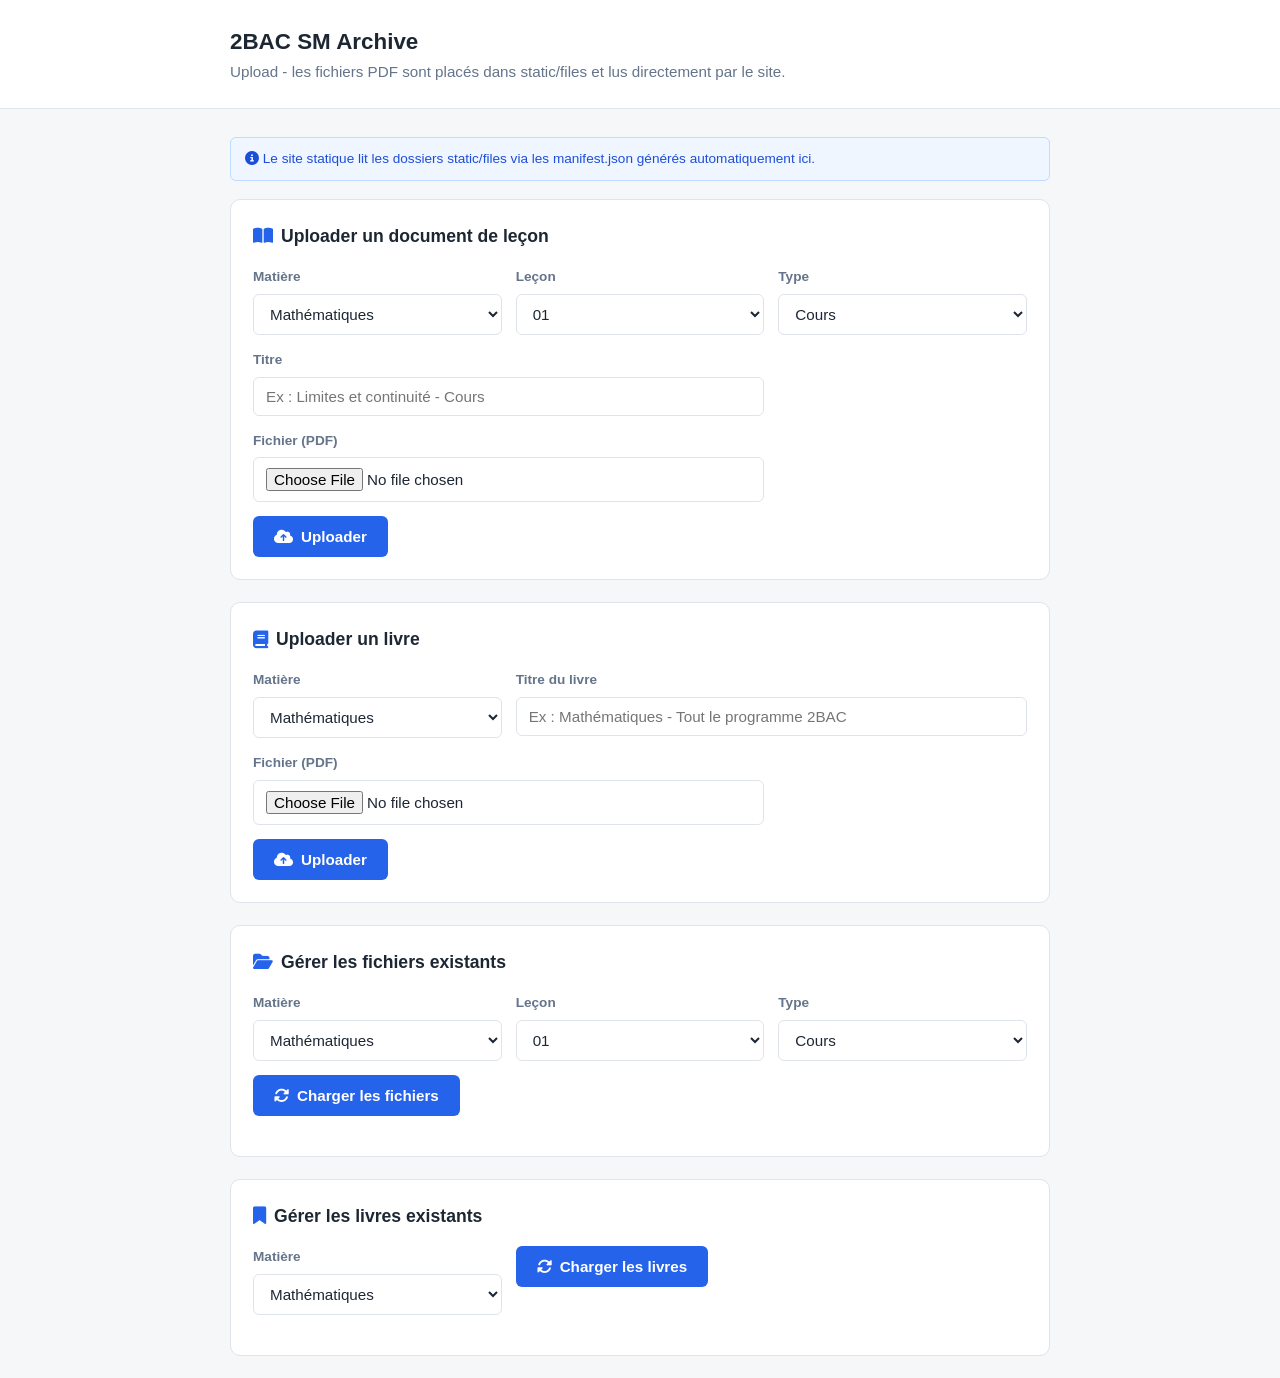
==== web_dashboard/index.html @ a41c8d0b "Upload files" ====
<!DOCTYPE html>
<html lang="fr">
<head>
  <meta charset="UTF-8">
  <meta name="viewport" content="width=device-width, initial-scale=1.0">
  <title>2BAC SM Archive - Upload</title>
  <link rel="stylesheet" href="https://cdnjs.cloudflare.com/ajax/libs/font-awesome/6.5.2/css/all.min.css">
  <style>
    :root {
      --bg: #f6f7f9;
      --card: #ffffff;
      --text: #1d2733;
      --muted: #64748b;
      --border: #dfe3ea;
      --primary: #2563eb;
      --primary-hover: #1d4ed8;
      --on-primary: #ffffff;
    }
    * { margin: 0; padding: 0; box-sizing: border-box; }
    body {
      font-family: 'Segoe UI', Tahoma, Geneva, Verdana, sans-serif;
      background: var(--bg);
      color: var(--text);
      line-height: 1.6;
    }
    .wrap { max-width: 860px; margin: 0 auto; padding: 0 20px; }

    .dash-head {
      background: var(--card);
      border-bottom: 1px solid var(--border);
      padding: 24px 0;
      margin-bottom: 28px;
    }
    .dash-head h1 { font-size: 1.4rem; }
    .dash-head p { color: var(--muted); font-size: 0.95rem; }

    .panel {
      background: var(--card);
      border: 1px solid var(--border);
      border-radius: 10px;
      padding: 22px;
      margin-bottom: 22px;
    }
    .panel h2 {
      font-size: 1.1rem;
      margin-bottom: 16px;
      display: flex;
      align-items: center;
      gap: 8px;
    }
    .panel h2 i { color: var(--primary); }

    .grid {
      display: grid;
      grid-template-columns: repeat(auto-fit, minmax(200px, 1fr));
      gap: 14px;
    }
    .field {
      display: flex;
      flex-direction: column;
      gap: 6px;
      font-size: 0.85rem;
      font-weight: 600;
      color: var(--muted);
    }
    input[type="text"], input[type="file"], select {
      padding: 10px 12px;
      border: 1px solid var(--border);
      border-radius: 6px;
      font-size: 0.95rem;
      background: #fff;
      color: var(--text);
      outline: none;
      width: 100%;
    }
    input:focus, select:focus { border-color: var(--primary); }
    .span-2 { grid-column: span 2; }

    .btn {
      display: inline-flex;
      align-items: center;
      justify-content: center;
      gap: 8px;
      padding: 11px 20px;
      border-radius: 6px;
      font-weight: 600;
      font-size: 0.95rem;
      border: 1px solid transparent;
      cursor: pointer;
    }
    .btn-primary { background: var(--primary); color: var(--on-primary); }
    .btn-primary:hover { background: var(--primary-hover); }
    .btn-primary:disabled { opacity: 0.5; cursor: not-allowed; }

    .toast {
      position: fixed;
      bottom: 24px;
      left: 50%;
      transform: translateX(-50%) translateY(100px);
      background: var(--text);
      color: #fff;
      padding: 12px 22px;
      border-radius: 6px;
      z-index: 200;
      transition: transform 0.25s, opacity 0.25s;
      opacity: 0;
      font-size: 0.92rem;
      max-width: 90%;
      text-align: center;
    }
    .toast.show { transform: translateX(-50%) translateY(0); opacity: 1; }

    .hint {
      background: #eff6ff;
      border: 1px solid #bfdbfe;
      color: #1d4ed8;
      border-radius: 6px;
      padding: 10px 14px;
      font-size: 0.85rem;
      margin-bottom: 18px;
    }
    @media (max-width: 640px) {
      .span-2 { grid-column: span 1; }
      .grid { grid-template-columns: 1fr; }
    }
  </style>
</head>
<body>
  <header class="dash-head">
    <div class="wrap">
      <h1>2BAC SM Archive</h1>
      <p>Upload - les fichiers PDF sont placés dans static/files et lus directement par le site.</p>
    </div>
  </header>

  <main class="wrap">
    <div class="hint">
      <i class="fas fa-info-circle"></i>
      Le site statique lit les dossiers static/files via les manifest.json générés automatiquement ici.
    </div>

    <section class="panel">
      <h2><i class="fas fa-book-open"></i> Uploader un document de leçon</h2>
      <form id="lessonForm">
        <div class="grid">
          <div class="field">
            <label for="ls_subject">Matière</label>
            <select id="ls_subject" name="subject">
              <option value="math">Mathématiques</option>
              <option value="pc">Physique &amp; Chimie</option>
            </select>
          </div>
          <div class="field">
            <label for="ls_lesson">Leçon</label>
            <select id="ls_lesson" name="lesson"></select>
          </div>
          <div class="field">
            <label for="ls_type">Type</label>
            <select id="ls_type" name="type">
              <option value="c">Cours</option>
              <option value="s">Série d'exercices</option>
            </select>
          </div>
          <div class="field span-2">
            <label for="ls_title">Titre</label>
            <input type="text" id="ls_title" name="title" placeholder="Ex : Limites et continuité - Cours" required>
          </div>
          <div class="field span-2">
            <label for="ls_file">Fichier (PDF)</label>
            <input type="file" id="ls_file" name="file" accept="application/pdf" required>
          </div>
          <div class="span-2">
            <button class="btn btn-primary" type="submit" id="ls_btn">
              <i class="fas fa-cloud-upload-alt"></i> Uploader
            </button>
          </div>
        </div>
      </form>
    </section>

    <section class="panel">
      <h2><i class="fas fa-book"></i> Uploader un livre</h2>
      <form id="bookForm">
        <div class="grid">
          <div class="field">
            <label for="bk_subject">Matière</label>
            <select id="bk_subject" name="subject">
              <option value="math">Mathématiques</option>
              <option value="pc">Physique &amp; Chimie</option>
            </select>
          </div>
          <div class="field span-2">
            <label for="bk_title">Titre du livre</label>
            <input type="text" id="bk_title" name="title" placeholder="Ex : Mathématiques - Tout le programme 2BAC" required>
          </div>
          <div class="field span-2">
            <label for="bk_file">Fichier (PDF)</label>
            <input type="file" id="bk_file" name="file" accept="application/pdf" required>
          </div>
          <div class="span-2">
            <button class="btn btn-primary" type="submit" id="bk_btn">
              <i class="fas fa-cloud-upload-alt"></i> Uploader
            </button>
          </div>
        </div>
      </form>
    </section>

    <section class="panel">
      <h2><i class="fas fa-folder-open"></i> Gérer les fichiers existants</h2>
      <div class="grid">
        <div class="field">
          <label for="mg_subject">Matière</label>
          <select id="mg_subject">
            <option value="math">Mathématiques</option>
            <option value="pc">Physique &amp; Chimie</option>
          </select>
        </div>
        <div class="field">
          <label for="mg_lesson">Leçon</label>
          <select id="mg_lesson"></select>
        </div>
        <div class="field">
          <label for="mg_type">Type</label>
          <select id="mg_type">
            <option value="c">Cours</option>
            <option value="s">Série d'exercices</option>
          </select>
        </div>
        <div class="span-2">
          <button class="btn btn-primary" type="button" id="mg_load">
            <i class="fas fa-sync-alt"></i> Charger les fichiers
          </button>
        </div>
      </div>
      <div id="mg_list" style="margin-top:18px;"></div>
    </section>

    <section class="panel">
      <h2><i class="fas fa-bookmark"></i> Gérer les livres existants</h2>
      <div class="grid">
        <div class="field">
          <label for="bk_mg_subject">Matière</label>
          <select id="bk_mg_subject">
            <option value="math">Mathématiques</option>
            <option value="pc">Physique &amp; Chimie</option>
          </select>
        </div>
        <div class="span-2">
          <button class="btn btn-primary" type="button" id="bk_mg_load">
            <i class="fas fa-sync-alt"></i> Charger les livres
          </button>
        </div>
      </div>
      <div id="bk_mg_list" style="margin-top:18px;"></div>
    </section>
  </main>

  <!-- Rename modal -->
  <div id="renameModal" style="display:none;position:fixed;inset:0;background:rgba(0,0,0,.45);z-index:300;align-items:center;justify-content:center;">
    <div style="background:var(--card);border-radius:10px;padding:24px;max-width:440px;width:90%;margin:auto;margin-top:20vh;">
      <h3 style="margin-bottom:14px;font-size:1.05rem;"><i class="fas fa-edit"></i> Modifier le titre</h3>
      <input type="text" id="renameInput" placeholder="Nouveau titre" style="padding:10px 12px;border:1px solid var(--border);border-radius:6px;font-size:.95rem;width:100%;margin-bottom:14px;">
      <div style="display:flex;gap:10px;justify-content:flex-end;">
        <button class="btn" id="renameCancel" style="background:var(--bg);border:1px solid var(--border);">Annuler</button>
        <button class="btn btn-primary" id="renameSave"><i class="fas fa-check"></i> Enregistrer</button>
      </div>
    </div>
  </div>

  <div class="toast" id="toast"></div>

  <style>
    .file-table { width:100%; border-collapse:collapse; font-size:.9rem; }
    .file-table th, .file-table td { text-align:left; padding:10px 12px; border-bottom:1px solid var(--border); }
    .file-table th { color:var(--muted); font-weight:600; font-size:.8rem; text-transform:uppercase; letter-spacing:.5px; }
    .file-table tr:hover td { background:#f1f5f9; }
    .file-actions { display:flex; gap:6px; }
    .file-actions button { padding:6px 10px; border:1px solid var(--border); border-radius:5px; cursor:pointer; font-size:.82rem; background:#fff; display:inline-flex; align-items:center; gap:4px; }
    .file-actions .edit-btn { color:var(--primary); }
    .file-actions .edit-btn:hover { background:#eff6ff; }
    .file-actions .del-btn { color:#dc2626; }
    .file-actions .del-btn:hover { background:#fef2f2; }
    .no-files { color:var(--muted); font-size:.9rem; padding:16px 0; }
  </style>

  <script>
    var SUBJECTS = { math: 13, pc: 32 };
    var toastTimeout;

    /* --- Fill lesson dropdowns --- */
    function fillLessons() {
      var sel = document.getElementById('ls_lesson');
      var count = SUBJECTS[document.getElementById('ls_subject').value];
      sel.innerHTML = '';
      for (var i = 1; i <= count; i++) {
        var opt = document.createElement('option');
        opt.value = i;
        opt.textContent = ('0' + i).slice(-2);
        sel.appendChild(opt);
      }
    }

    function fillMgLessons() {
      var sel = document.getElementById('mg_lesson');
      var count = SUBJECTS[document.getElementById('mg_subject').value];
      sel.innerHTML = '';
      for (var i = 1; i <= count; i++) {
        var opt = document.createElement('option');
        opt.value = i;
        opt.textContent = ('0' + i).slice(-2);
        sel.appendChild(opt);
      }
    }

    /* --- Upload form binding --- */
    function bindForm(formId, btnId, inputs, endpoint) {
      document.getElementById(formId).addEventListener('submit', function (e) {
        e.preventDefault();
        var fd = new FormData(this);
        var btn = document.getElementById(btnId);
        btn.disabled = true;
        fetch(endpoint, { method: 'POST', body: fd })
          .then(function (r) {
            return r.json().then(function (j) {
              if (!r.ok || !j.ok) throw new Error(j.detail || 'upload failed');
              return j;
            });
          })
          .then(function () {
            showToast('Upload réussi.');
            inputs.forEach(function (id) {
              var el = document.getElementById(id);
              if (el.type === 'file') el.value = '';
              else el.value = '';
            });
            // Auto-refresh file lists
            loadFiles();
            loadBooks();
          })
          .catch(function (err) { showToast(err.message || "Échec de l'upload."); })
          .finally(function () { btn.disabled = false; });
      });
    }

    /* --- File management --- */
    function loadFiles() {
      var subject = document.getElementById('mg_subject').value;
      var lesson = document.getElementById('mg_lesson').value;
      var type = document.getElementById('mg_type').value;
      var container = document.getElementById('mg_list');
      container.innerHTML = '<p class="no-files"><i class="fas fa-spinner fa-spin"></i> Chargement...</p>';

      fetch('api/files?subject=' + subject + '&lesson=' + lesson + '&type=' + type)
        .then(function (r) { return r.json(); })
        .then(function (data) {
          if (!data.ok || !data.documents || data.documents.length === 0) {
            container.innerHTML = '<p class="no-files">Aucun fichier pour cette leçon.</p>';
            return;
          }
          var html = '<table class="file-table"><thead><tr><th>Titre</th><th>Fichier</th><th>Taille</th><th>Actions</th></tr></thead><tbody>';
          data.documents.forEach(function (doc) {
            var size = doc.size ? (doc.size < 1024 ? doc.size + ' o' : (doc.size / 1024).toFixed(1) + ' Ko') : '';
            html += '<tr>' +
              '<td>' + esc(doc.title) + '</td>' +
              '<td style="font-size:.82rem;color:var(--muted);">' + esc(doc.filename) + '</td>' +
              '<td>' + size + '</td>' +
              '<td class="file-actions">' +
              '  <button class="edit-btn" onclick="renameFile(\'' + esc(doc.filename) + '\', \'' + esc(doc.title).replace(/'/g, "\\'") + '\')"><i class="fas fa-pen"></i> Modifier</button>' +
              '  <button class="del-btn" onclick="deleteFile(\'' + esc(doc.filename) + '\')"><i class="fas fa-trash"></i> Supprimer</button>' +
              '</td></tr>';
          });
          html += '</tbody></table>';
          container.innerHTML = html;
        })
        .catch(function () {
          container.innerHTML = '<p class="no-files">Erreur lors du chargement.</p>';
        });
    }

    function deleteFile(filename) {
      if (!confirm('Supprimer ce fichier ? Cette action est irréversible.')) return;
      var fd = new FormData();
      fd.append('subject', document.getElementById('mg_subject').value);
      fd.append('lesson', document.getElementById('mg_lesson').value);
      fd.append('type', document.getElementById('mg_type').value);
      fd.append('filename', filename);
      fetch('api/delete', { method: 'POST', body: fd })
        .then(function (r) { return r.json(); })
        .then(function (j) {
          if (j.ok) { showToast('Fichier supprimé.'); loadFiles(); }
          else { showToast(j.detail || 'Erreur'); }
        })
        .catch(function () { showToast('Erreur réseau.'); });
    }

    /* --- Book management --- */
    function loadBooks() {
      var subject = document.getElementById('bk_mg_subject').value;
      var container = document.getElementById('bk_mg_list');
      container.innerHTML = '<p class="no-files"><i class="fas fa-spinner fa-spin"></i> Chargement...</p>';

      fetch('api/books?subject=' + encodeURIComponent(subject))
        .then(function (r) { return r.json(); })
        .then(function (data) {
          if (!data.ok || !data.books || data.books.length === 0) {
            container.innerHTML = '<p class="no-files">Aucun livre pour cette matière.</p>';
            return;
          }
          var html = '<table class="file-table"><thead><tr><th>Titre</th><th>Fichier</th><th>Taille</th><th>Actions</th></tr></thead><tbody>';
          data.books.forEach(function (doc) {
            var size = doc.size ? (doc.size < 1024 ? doc.size + ' o' : (doc.size / 1024).toFixed(1) + ' Ko') : '';
            html += '<tr>' +
              '<td>' + esc(doc.title) + '</td>' +
              '<td style="font-size:.82rem;color:var(--muted);">' + esc(doc.filename) + '</td>' +
              '<td>' + size + '</td>' +
              '<td class="file-actions">' +
              '  <button class="edit-btn" onclick="renameBook(\'' + esc(doc.filename) + '\', \'' + esc(doc.title).replace(/'/g, "\\'") + '\')"><i class="fas fa-pen"></i> Modifier</button>' +
              '  <button class="del-btn" onclick="deleteBook(\'' + esc(doc.filename) + '\')"><i class="fas fa-trash"></i> Supprimer</button>' +
              '</td></tr>';
          });
          html += '</tbody></table>';
          container.innerHTML = html;
        })
        .catch(function () {
          container.innerHTML = '<p class="no-files">Erreur lors du chargement.</p>';
        });
    }

    function deleteBook(filename) {
      if (!confirm('Supprimer ce livre ? Cette action est irréversible.')) return;
      var fd = new FormData();
      fd.append('subject', document.getElementById('bk_mg_subject').value);
      fd.append('filename', filename);
      fetch('api/books/delete', { method: 'POST', body: fd })
        .then(function (r) { return r.json(); })
        .then(function (j) {
          if (j.ok) { showToast('Livre supprimé.'); loadBooks(); }
          else { showToast(j.detail || 'Erreur'); }
        })
        .catch(function () { showToast('Erreur réseau.'); });
    }

    var renameTarget = '';
    var renameKind = 'lesson';
    function renameFile(filename, currentTitle) {
      renameTarget = filename;
      renameKind = 'lesson';
      document.getElementById('renameInput').value = currentTitle;
      document.getElementById('renameModal').style.display = 'flex';
    }

    function renameBook(filename, currentTitle) {
      renameTarget = filename;
      renameKind = 'book';
      document.getElementById('renameInput').value = currentTitle;
      document.getElementById('renameModal').style.display = 'flex';
    }

    document.getElementById('renameCancel').addEventListener('click', function () {
      document.getElementById('renameModal').style.display = 'none';
    });

    document.getElementById('renameSave').addEventListener('click', function () {
      var newTitle = document.getElementById('renameInput').value.trim();
      if (!newTitle) { showToast('Le titre ne peut pas être vide.'); return; }
      var fd = new FormData();
      var isBook = renameKind === 'book';
      fd.append('subject', isBook ? document.getElementById('bk_mg_subject').value : document.getElementById('mg_subject').value);
      if (!isBook) {
        fd.append('lesson', document.getElementById('mg_lesson').value);
        fd.append('type', document.getElementById('mg_type').value);
      }
      fd.append('filename', renameTarget);
      fd.append('title', newTitle);
      fetch(isBook ? 'api/books/rename' : 'api/rename', { method: 'POST', body: fd })
        .then(function (r) { return r.json(); })
        .then(function (j) {
          if (j.ok) {
            showToast('Titre modifié.');
            document.getElementById('renameModal').style.display = 'none';
            if (isBook) loadBooks(); else loadFiles();
          }
          else { showToast(j.detail || 'Erreur'); }
        })
        .catch(function () { showToast('Erreur réseau.'); });
    });

    /* --- Toast --- */
    function showToast(msg) {
      var t = document.getElementById('toast');
      t.textContent = msg;
      t.classList.add('show');
      clearTimeout(toastTimeout);
      toastTimeout = setTimeout(function () { t.classList.remove('show'); }, 2200);
    }

    function esc(str) {
      return String(str).replace(/&/g,'&amp;').replace(/</g,'&lt;').replace(/>/g,'&gt;').replace(/"/g,'&quot;');
    }

    /* --- Init --- */
    document.getElementById('ls_subject').addEventListener('change', fillLessons);
    document.getElementById('mg_subject').addEventListener('change', fillMgLessons);
    document.getElementById('mg_load').addEventListener('click', loadFiles);
    document.getElementById('bk_mg_load').addEventListener('click', loadBooks);
    document.addEventListener('DOMContentLoaded', function () { fillLessons(); fillMgLessons(); });
    fillLessons();
    fillMgLessons();

    bindForm('lessonForm', 'ls_btn', ['ls_title', 'ls_file'], 'api/upload');
    bindForm('bookForm', 'bk_btn', ['bk_title', 'bk_file'], 'api/upload-book');
  </script>
</body>
</html>
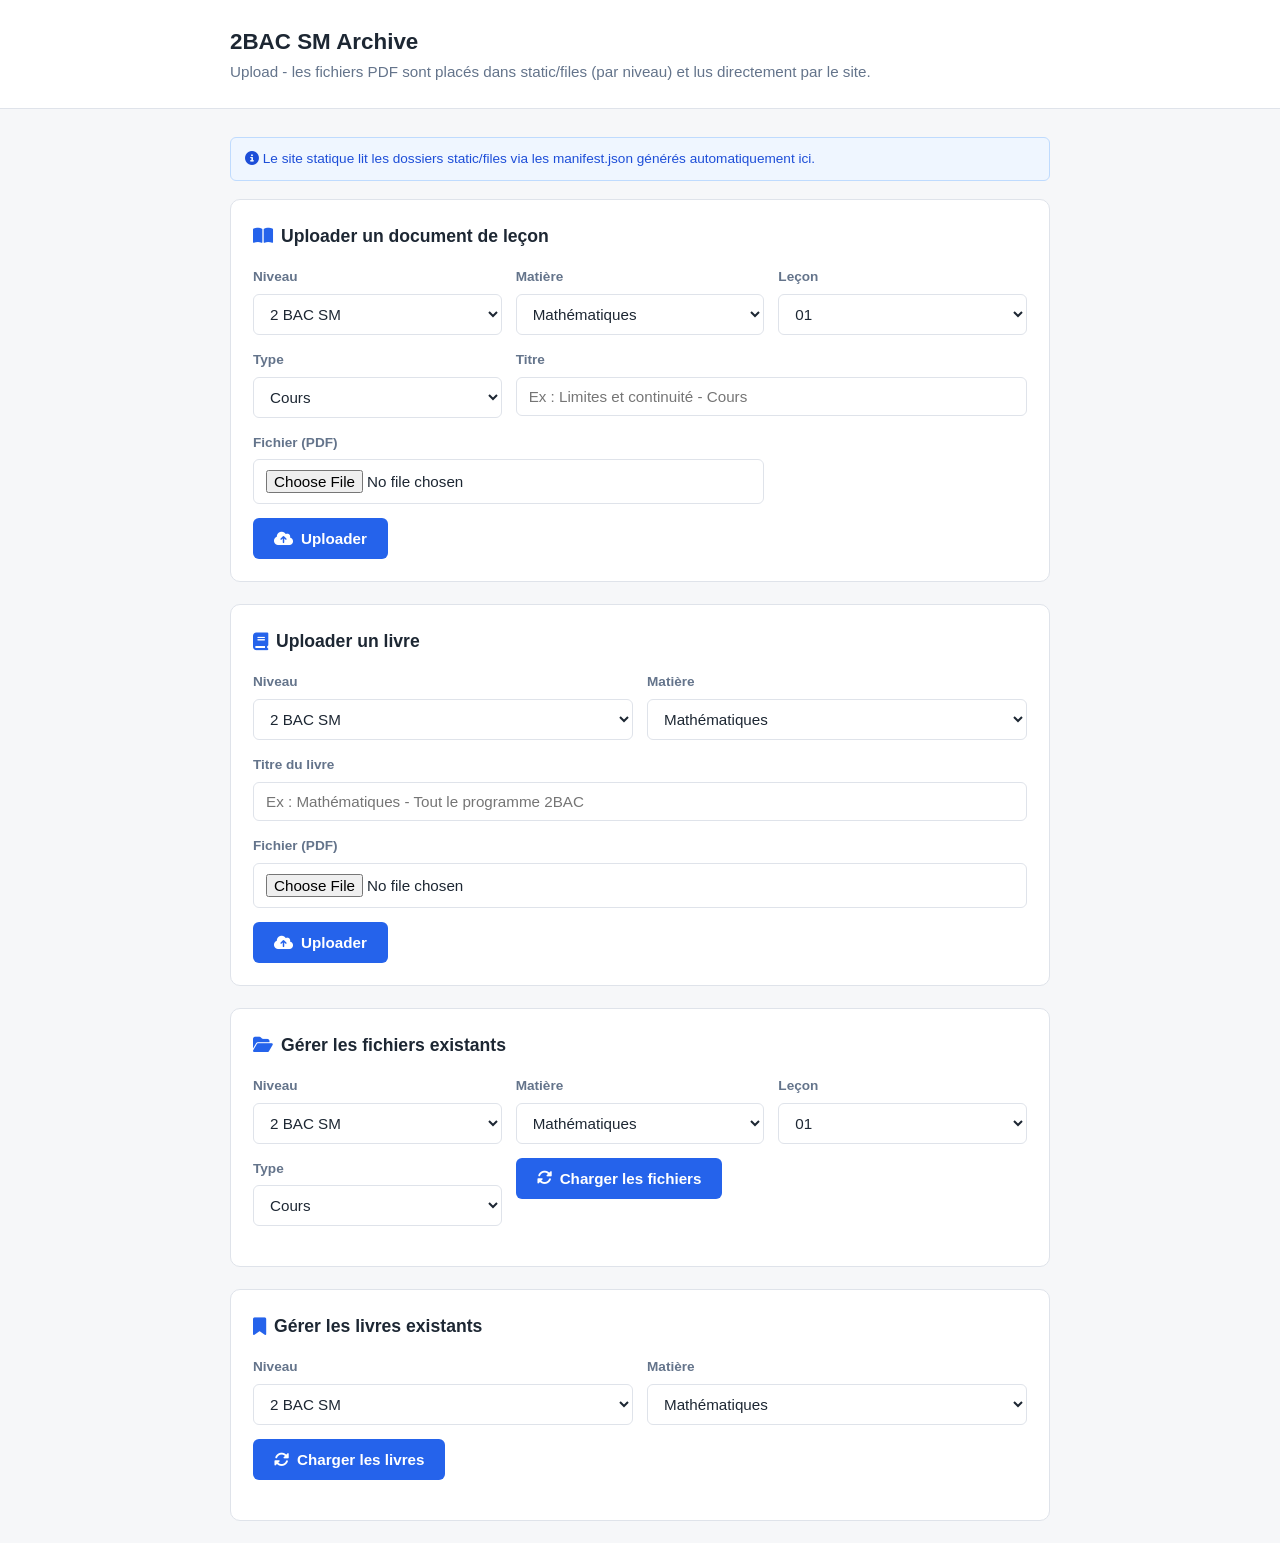
==== commit ec333fa6: "Upload" ====
--- a/web_dashboard/index.html
+++ b/web_dashboard/index.html
@@ -129,7 +129,7 @@
   <header class="dash-head">
     <div class="wrap">
       <h1>2BAC SM Archive</h1>
-      <p>Upload - les fichiers PDF sont placés dans static/files et lus directement par le site.</p>
+      <p>Upload - les fichiers PDF sont placés dans static/files (par niveau) et lus directement par le site.</p>
     </div>
   </header>
 
@@ -143,6 +143,14 @@
       <h2><i class="fas fa-book-open"></i> Uploader un document de leçon</h2>
       <form id="lessonForm">
         <div class="grid">
+          <div class="field">
+            <label for="ls_level">Niveau</label>
+            <select id="ls_level" name="level">
+              <option value="2bac">2 BAC SM</option>
+              <option value="1bac">1 BAC SM</option>
+              <option value="tc">Tronc Commun</option>
+            </select>
+          </div>
           <div class="field">
             <label for="ls_subject">Matière</label>
             <select id="ls_subject" name="subject">
@@ -183,10 +191,19 @@
       <form id="bookForm">
         <div class="grid">
           <div class="field">
+            <label for="bk_level">Niveau</label>
+            <select id="bk_level" name="level">
+              <option value="2bac">2 BAC SM</option>
+              <option value="1bac">1 BAC SM</option>
+              <option value="tc">Tronc Commun</option>
+            </select>
+          </div>
+          <div class="field">
             <label for="bk_subject">Matière</label>
             <select id="bk_subject" name="subject">
               <option value="math">Mathématiques</option>
               <option value="pc">Physique &amp; Chimie</option>
+              <option value="autres">Autres</option>
             </select>
           </div>
           <div class="field span-2">
@@ -209,6 +226,14 @@
     <section class="panel">
       <h2><i class="fas fa-folder-open"></i> Gérer les fichiers existants</h2>
       <div class="grid">
+        <div class="field">
+          <label for="mg_level">Niveau</label>
+          <select id="mg_level">
+            <option value="2bac">2 BAC SM</option>
+            <option value="1bac">1 BAC SM</option>
+            <option value="tc">Tronc Commun</option>
+          </select>
+        </div>
         <div class="field">
           <label for="mg_subject">Matière</label>
           <select id="mg_subject">
@@ -240,10 +265,19 @@
       <h2><i class="fas fa-bookmark"></i> Gérer les livres existants</h2>
       <div class="grid">
         <div class="field">
+          <label for="bk_mg_level">Niveau</label>
+          <select id="bk_mg_level">
+            <option value="2bac">2 BAC SM</option>
+            <option value="1bac">1 BAC SM</option>
+            <option value="tc">Tronc Commun</option>
+          </select>
+        </div>
+        <div class="field">
           <label for="bk_mg_subject">Matière</label>
           <select id="bk_mg_subject">
             <option value="math">Mathématiques</option>
             <option value="pc">Physique &amp; Chimie</option>
+            <option value="autres">Autres</option>
           </select>
         </div>
         <div class="span-2">
@@ -285,13 +319,17 @@
   </style>
 
   <script>
-    var SUBJECTS = { math: 13, pc: 32 };
+    var LEVELS = {
+      '2bac': { label: '2 BAC SM', math: 13, pc: 32 },
+      '1bac': { label: '1 BAC SM', math: 17, pc: 29 },
+      'tc': { label: 'Tronc Commun', math: 15, pc: 23 }
+    };
     var toastTimeout;
 
     /* --- Fill lesson dropdowns --- */
     function fillLessons() {
       var sel = document.getElementById('ls_lesson');
-      var count = SUBJECTS[document.getElementById('ls_subject').value];
+      var count = LEVELS[document.getElementById('ls_level').value][document.getElementById('ls_subject').value];
       sel.innerHTML = '';
       for (var i = 1; i <= count; i++) {
         var opt = document.createElement('option');
@@ -303,7 +341,7 @@
 
     function fillMgLessons() {
       var sel = document.getElementById('mg_lesson');
-      var count = SUBJECTS[document.getElementById('mg_subject').value];
+      var count = LEVELS[document.getElementById('mg_level').value][document.getElementById('mg_subject').value];
       sel.innerHTML = '';
       for (var i = 1; i <= count; i++) {
         var opt = document.createElement('option');
@@ -345,13 +383,14 @@
 
     /* --- File management --- */
     function loadFiles() {
+      var level = document.getElementById('mg_level').value;
       var subject = document.getElementById('mg_subject').value;
       var lesson = document.getElementById('mg_lesson').value;
       var type = document.getElementById('mg_type').value;
       var container = document.getElementById('mg_list');
       container.innerHTML = '<p class="no-files"><i class="fas fa-spinner fa-spin"></i> Chargement...</p>';
 
-      fetch('api/files?subject=' + subject + '&lesson=' + lesson + '&type=' + type)
+      fetch('api/files?level=' + encodeURIComponent(level) + '&subject=' + subject + '&lesson=' + lesson + '&type=' + type)
         .then(function (r) { return r.json(); })
         .then(function (data) {
           if (!data.ok || !data.documents || data.documents.length === 0) {
@@ -381,6 +420,7 @@
     function deleteFile(filename) {
       if (!confirm('Supprimer ce fichier ? Cette action est irréversible.')) return;
       var fd = new FormData();
+      fd.append('level', document.getElementById('mg_level').value);
       fd.append('subject', document.getElementById('mg_subject').value);
       fd.append('lesson', document.getElementById('mg_lesson').value);
       fd.append('type', document.getElementById('mg_type').value);
@@ -396,11 +436,12 @@
 
     /* --- Book management --- */
     function loadBooks() {
+      var level = document.getElementById('bk_mg_level').value;
       var subject = document.getElementById('bk_mg_subject').value;
       var container = document.getElementById('bk_mg_list');
       container.innerHTML = '<p class="no-files"><i class="fas fa-spinner fa-spin"></i> Chargement...</p>';
 
-      fetch('api/books?subject=' + encodeURIComponent(subject))
+      fetch('api/books?level=' + encodeURIComponent(level) + '&subject=' + encodeURIComponent(subject))
         .then(function (r) { return r.json(); })
         .then(function (data) {
           if (!data.ok || !data.books || data.books.length === 0) {
@@ -430,6 +471,7 @@
     function deleteBook(filename) {
       if (!confirm('Supprimer ce livre ? Cette action est irréversible.')) return;
       var fd = new FormData();
+      fd.append('level', document.getElementById('bk_mg_level').value);
       fd.append('subject', document.getElementById('bk_mg_subject').value);
       fd.append('filename', filename);
       fetch('api/books/delete', { method: 'POST', body: fd })
@@ -467,7 +509,10 @@
       var fd = new FormData();
       var isBook = renameKind === 'book';
       fd.append('subject', isBook ? document.getElementById('bk_mg_subject').value : document.getElementById('mg_subject').value);
-      if (!isBook) {
+      if (isBook) {
+        fd.append('level', document.getElementById('bk_mg_level').value);
+      } else {
+        fd.append('level', document.getElementById('mg_level').value);
         fd.append('lesson', document.getElementById('mg_lesson').value);
         fd.append('type', document.getElementById('mg_type').value);
       }
@@ -500,7 +545,9 @@
     }
 
     /* --- Init --- */
+    document.getElementById('ls_level').addEventListener('change', fillLessons);
     document.getElementById('ls_subject').addEventListener('change', fillLessons);
+    document.getElementById('mg_level').addEventListener('change', fillMgLessons);
     document.getElementById('mg_subject').addEventListener('change', fillMgLessons);
     document.getElementById('mg_load').addEventListener('click', loadFiles);
     document.getElementById('bk_mg_load').addEventListener('click', loadBooks);
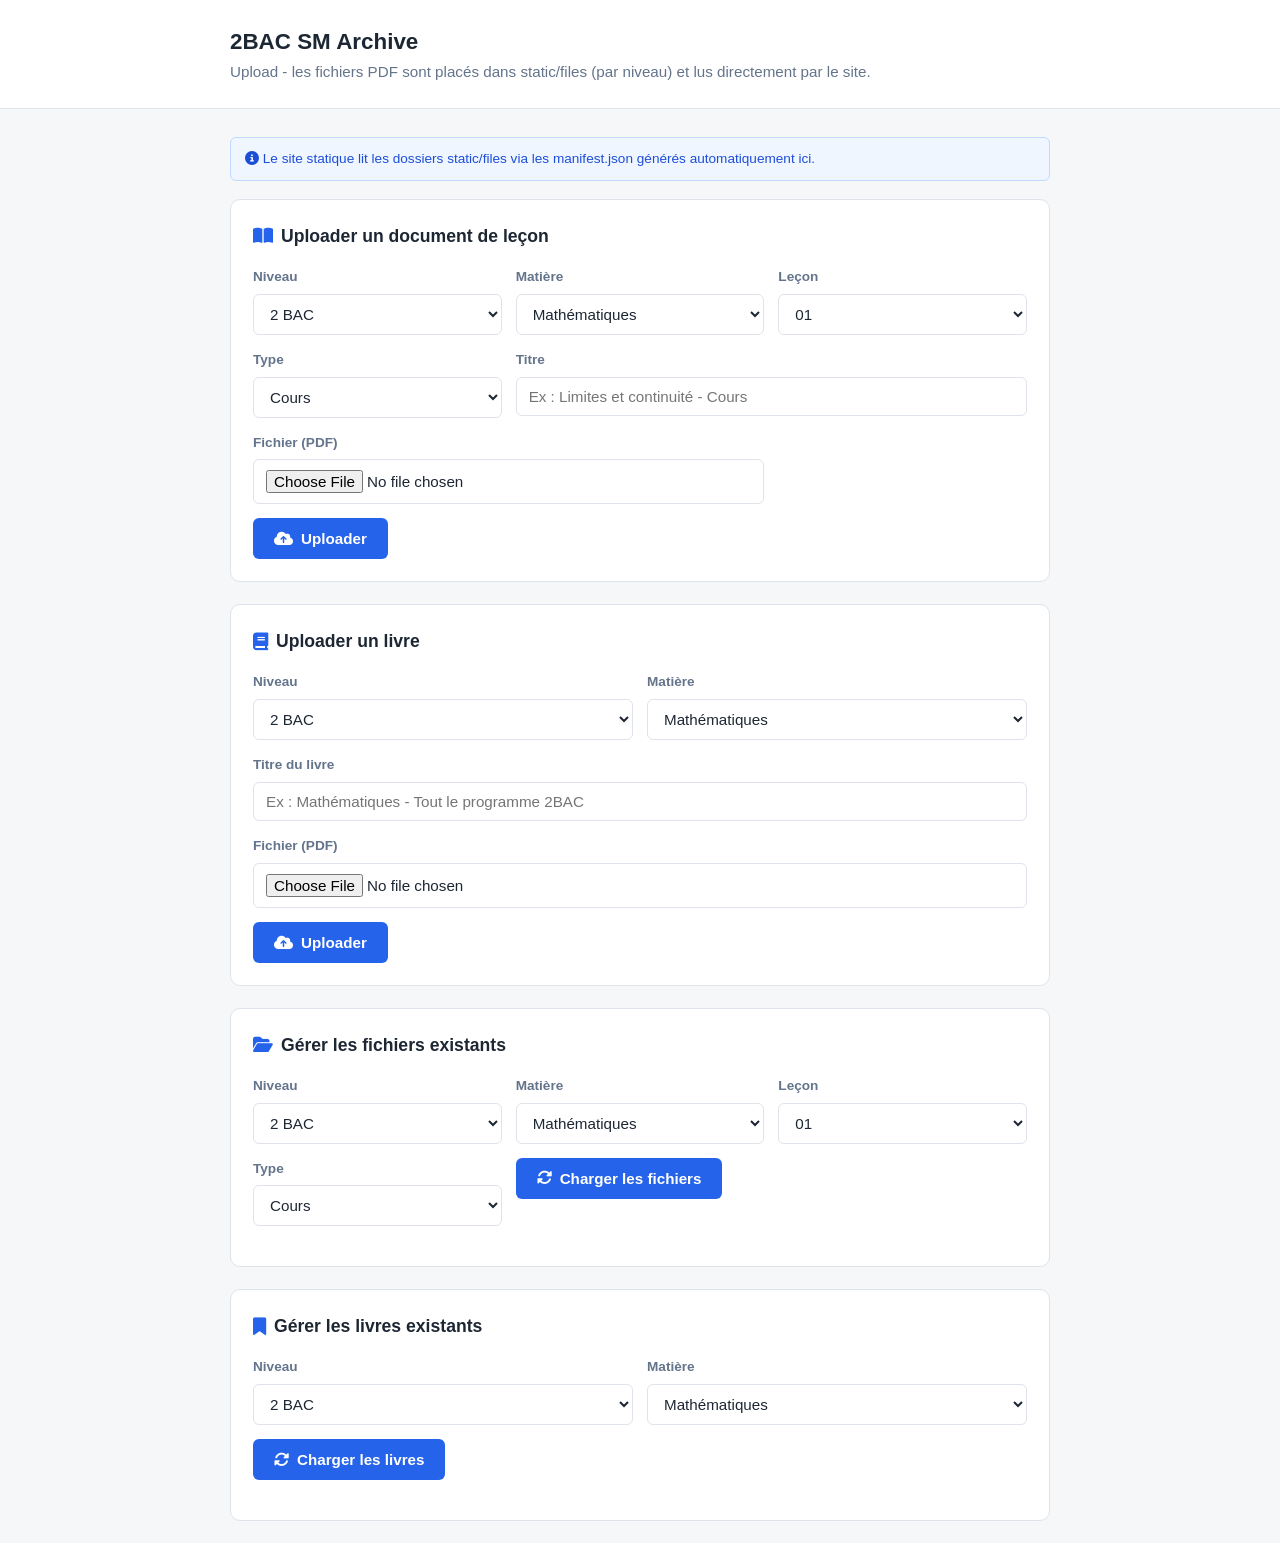
==== commit 846aa15d: "upload" ====
--- a/web_dashboard/index.html
+++ b/web_dashboard/index.html
@@ -146,9 +146,9 @@
           <div class="field">
             <label for="ls_level">Niveau</label>
             <select id="ls_level" name="level">
-              <option value="2bac">2 BAC SM</option>
-              <option value="1bac">1 BAC SM</option>
-              <option value="tc">Tronc Commun</option>
+              <option value="2bac">2 BAC</option>
+              <option value="1bac">1 BAC</option>
+              <option value="tc">TC</option>
             </select>
           </div>
           <div class="field">
@@ -193,9 +193,9 @@
           <div class="field">
             <label for="bk_level">Niveau</label>
             <select id="bk_level" name="level">
-              <option value="2bac">2 BAC SM</option>
-              <option value="1bac">1 BAC SM</option>
-              <option value="tc">Tronc Commun</option>
+              <option value="2bac">2 BAC</option>
+              <option value="1bac">1 BAC</option>
+              <option value="tc">TC</option>
             </select>
           </div>
           <div class="field">
@@ -229,9 +229,9 @@
         <div class="field">
           <label for="mg_level">Niveau</label>
           <select id="mg_level">
-            <option value="2bac">2 BAC SM</option>
-            <option value="1bac">1 BAC SM</option>
-            <option value="tc">Tronc Commun</option>
+            <option value="2bac">2 BAC</option>
+            <option value="1bac">1 BAC</option>
+            <option value="tc">TC</option>
           </select>
         </div>
         <div class="field">
@@ -267,9 +267,9 @@
         <div class="field">
           <label for="bk_mg_level">Niveau</label>
           <select id="bk_mg_level">
-            <option value="2bac">2 BAC SM</option>
-            <option value="1bac">1 BAC SM</option>
-            <option value="tc">Tronc Commun</option>
+            <option value="2bac">2 BAC</option>
+            <option value="1bac">1 BAC</option>
+            <option value="tc">TC</option>
           </select>
         </div>
         <div class="field">
@@ -320,9 +320,9 @@
 
   <script>
     var LEVELS = {
-      '2bac': { label: '2 BAC SM', math: 13, pc: 32 },
-      '1bac': { label: '1 BAC SM', math: 17, pc: 29 },
-      'tc': { label: 'Tronc Commun', math: 15, pc: 23 }
+      '2bac': { label: '2 BAC', math: 13, pc: 32 },
+      '1bac': { label: '1 BAC', math: 17, pc: 29 },
+      'tc': { label: 'TC', math: 15, pc: 23 }
     };
     var toastTimeout;
 
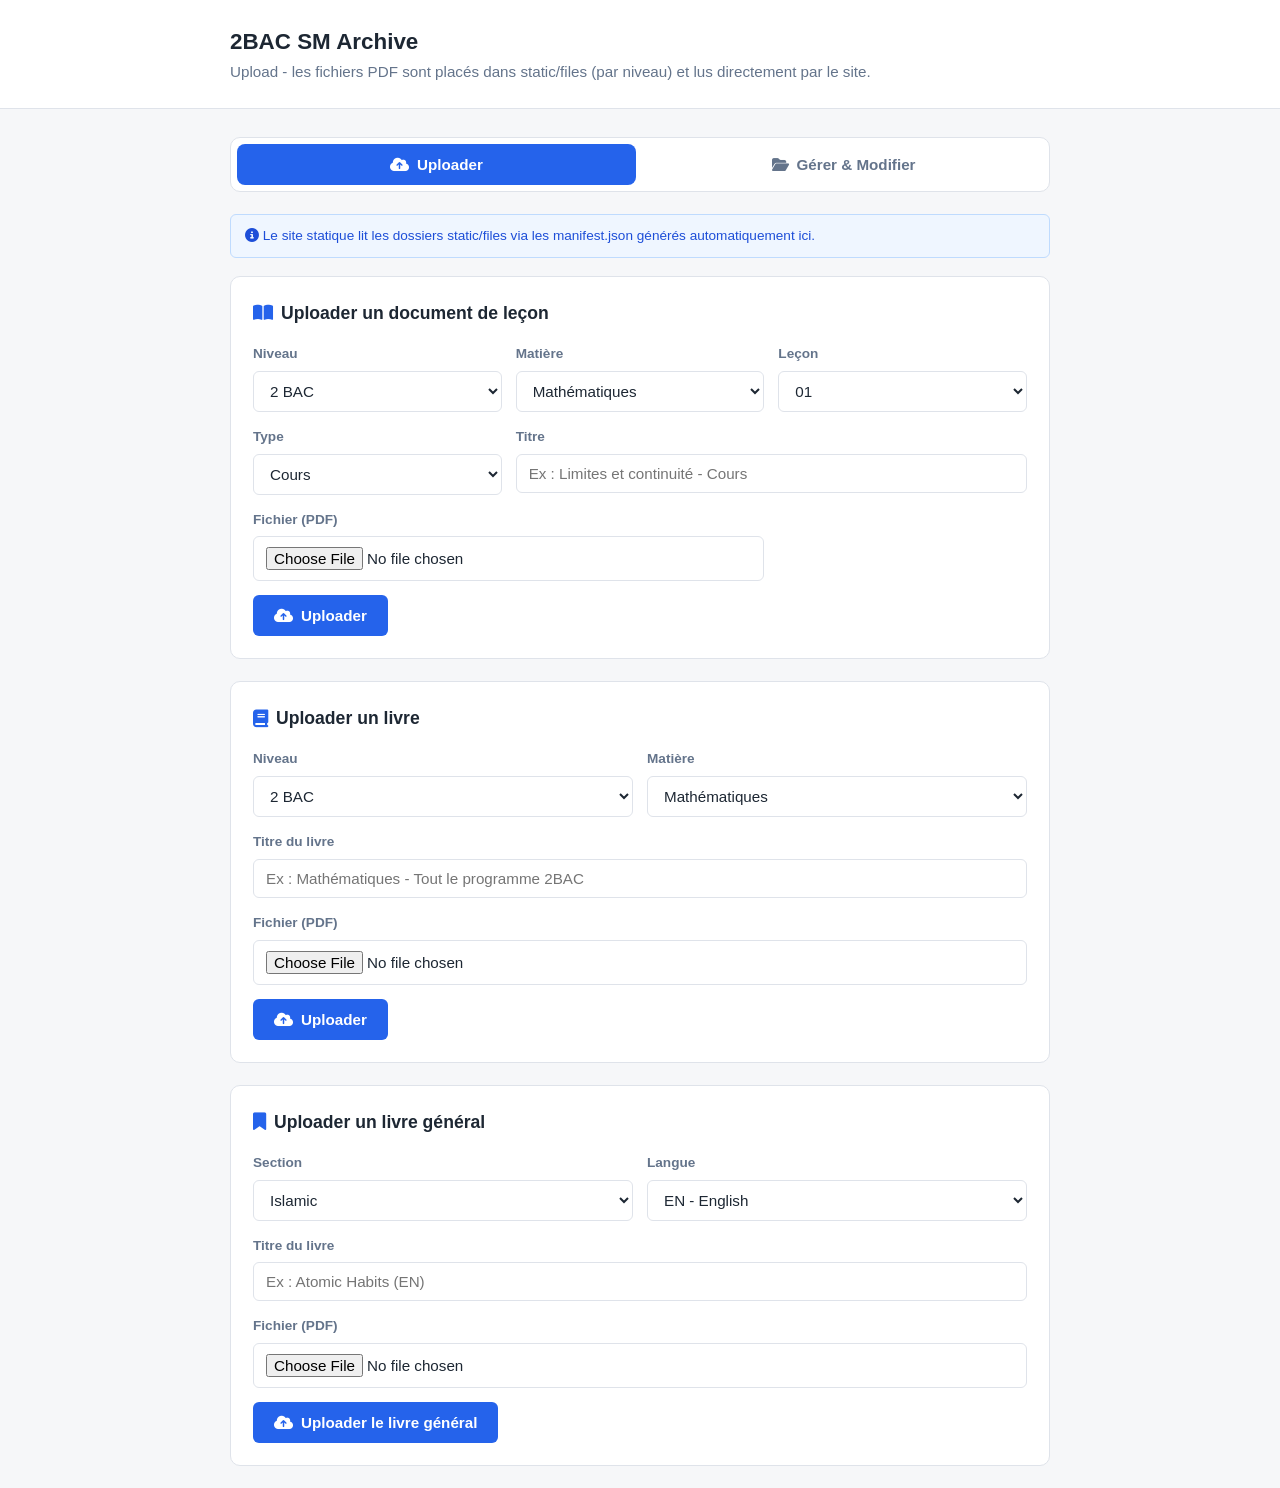
==== commit df53ce81: "new version" ====
--- a/web_dashboard/index.html
+++ b/web_dashboard/index.html
@@ -50,6 +50,36 @@
     }
     .panel h2 i { color: var(--primary); }
 
+    .tabs {
+      display: flex;
+      gap: 8px;
+      margin-bottom: 22px;
+      background: var(--card);
+      border: 1px solid var(--border);
+      border-radius: 10px;
+      padding: 6px;
+    }
+    .tab-btn {
+      flex: 1;
+      display: inline-flex;
+      align-items: center;
+      justify-content: center;
+      gap: 8px;
+      padding: 12px 16px;
+      border: 0;
+      border-radius: 8px;
+      background: transparent;
+      color: var(--muted);
+      font-weight: 600;
+      font-size: 0.95rem;
+      cursor: pointer;
+      transition: background 0.15s, color 0.15s;
+    }
+    .tab-btn:hover { color: var(--primary); }
+    .tab-btn.active { background: var(--primary); color: var(--on-primary); }
+    .tab-pane { display: none; }
+    .tab-pane.active { display: block; }
+
     .grid {
       display: grid;
       grid-template-columns: repeat(auto-fit, minmax(200px, 1fr));
@@ -122,6 +152,7 @@
     @media (max-width: 640px) {
       .span-2 { grid-column: span 1; }
       .grid { grid-template-columns: 1fr; }
+      .tabs { flex-direction: column; }
     }
   </style>
 </head>
@@ -134,6 +165,16 @@
   </header>
 
   <main class="wrap">
+    <div class="tabs">
+      <button type="button" class="tab-btn active" data-tab="upload" role="tab" aria-selected="true">
+        <i class="fas fa-cloud-upload-alt"></i> Uploader
+      </button>
+      <button type="button" class="tab-btn" data-tab="manage" role="tab" aria-selected="false">
+        <i class="fas fa-folder-open"></i> Gérer &amp; Modifier
+      </button>
+    </div>
+
+    <div class="tab-pane active" id="tab-upload">
     <div class="hint">
       <i class="fas fa-info-circle"></i>
       Le site statique lit les dossiers static/files via les manifest.json générés automatiquement ici.
@@ -224,6 +265,46 @@
     </section>
 
     <section class="panel">
+      <h2><i class="fas fa-bookmark"></i> Uploader un livre général</h2>
+      <form id="generalBookForm">
+        <input type="hidden" name="subject" value="general">
+        <div class="grid">
+          <div class="field">
+            <label for="gb_section">Section</label>
+            <select id="gb_section" name="section">
+              <option value="islamic">Islamic</option>
+              <option value="dev">Personal Development</option>
+              <option value="coding">Coding</option>
+            </select>
+          </div>
+          <div class="field" id="gb_lang_field" hidden>
+            <label for="gb_lang">Langue</label>
+            <select id="gb_lang" name="lang">
+              <option value="en">EN - English</option>
+              <option value="ar">AR - Arabic</option>
+            </select>
+          </div>
+          <div class="field span-2">
+            <label for="gb_title">Titre du livre</label>
+            <input type="text" id="gb_title" name="title" placeholder="Ex : Atomic Habits (EN)" required>
+          </div>
+          <div class="field span-2">
+            <label for="gb_file">Fichier (PDF)</label>
+            <input type="file" id="gb_file" name="file" accept="application/pdf" required>
+          </div>
+          <div class="span-2">
+            <button class="btn btn-primary" type="submit" id="gb_btn">
+              <i class="fas fa-cloud-upload-alt"></i> Uploader le livre général
+            </button>
+          </div>
+        </div>
+      </form>
+    </section>
+    </div>
+    <!-- /fin panneau Uploader -->
+
+    <div class="tab-pane" id="tab-manage">
+    <section class="panel">
       <h2><i class="fas fa-folder-open"></i> Gérer les fichiers existants</h2>
       <div class="grid">
         <div class="field">
@@ -262,39 +343,71 @@
     </section>
 
     <section class="panel">
-      <h2><i class="fas fa-bookmark"></i> Gérer les livres existants</h2>
+      <h2><i class="fas fa-book"></i> Gérer les livres scolaires (Math, PC...)</h2>
       <div class="grid">
         <div class="field">
-          <label for="bk_mg_level">Niveau</label>
-          <select id="bk_mg_level">
+          <label for="bkS_mg_level">Niveau</label>
+          <select id="bkS_mg_level">
             <option value="2bac">2 BAC</option>
             <option value="1bac">1 BAC</option>
             <option value="tc">TC</option>
           </select>
         </div>
         <div class="field">
-          <label for="bk_mg_subject">Matière</label>
-          <select id="bk_mg_subject">
+          <label for="bkS_mg_subject">Matière</label>
+          <select id="bkS_mg_subject">
             <option value="math">Mathématiques</option>
             <option value="pc">Physique &amp; Chimie</option>
             <option value="autres">Autres</option>
           </select>
         </div>
         <div class="span-2">
-          <button class="btn btn-primary" type="button" id="bk_mg_load">
+          <button class="btn btn-primary" type="button" id="bkS_mg_load">
             <i class="fas fa-sync-alt"></i> Charger les livres
           </button>
         </div>
       </div>
-      <div id="bk_mg_list" style="margin-top:18px;"></div>
+      <div id="bkS_mg_list" style="margin-top:18px;"></div>
     </section>
+
+    <section class="panel">
+      <h2><i class="fas fa-bookmark"></i> Gérer les livres généraux</h2>
+      <div class="grid">
+        <div class="field">
+          <label for="bkG_mg_section">Section</label>
+          <select id="bkG_mg_section">
+            <option value="islamic">Islamic</option>
+            <option value="dev">Personal Development</option>
+            <option value="coding">Coding</option>
+          </select>
+        </div>
+        <div class="field" id="bkG_mg_lang_field" hidden>
+          <label for="bkG_mg_lang">Langue</label>
+          <select id="bkG_mg_lang">
+            <option value="en">EN - English</option>
+            <option value="ar">AR - Arabic</option>
+          </select>
+        </div>
+        <div class="span-2">
+          <button class="btn btn-primary" type="button" id="bkG_mg_load">
+            <i class="fas fa-sync-alt"></i> Charger les livres
+          </button>
+        </div>
+      </div>
+      <div id="bkG_mg_list" style="margin-top:18px;"></div>
+    </section>
+    </div>
+    <!-- /fin panneau Gérer & Modifier -->
   </main>
 
   <!-- Rename modal -->
   <div id="renameModal" style="display:none;position:fixed;inset:0;background:rgba(0,0,0,.45);z-index:300;align-items:center;justify-content:center;">
     <div style="background:var(--card);border-radius:10px;padding:24px;max-width:440px;width:90%;margin:auto;margin-top:20vh;">
-      <h3 style="margin-bottom:14px;font-size:1.05rem;"><i class="fas fa-edit"></i> Modifier le titre</h3>
+      <h3 style="margin-bottom:14px;font-size:1.05rem;"><i class="fas fa-edit"></i> Modifier</h3>
+      <div id="renameCurrentFile" style="font-size:.82rem;color:var(--muted);margin-bottom:12px;word-break:break-all;"></div>
       <input type="text" id="renameInput" placeholder="Nouveau titre" style="padding:10px 12px;border:1px solid var(--border);border-radius:6px;font-size:.95rem;width:100%;margin-bottom:14px;">
+      <label style="display:block;font-size:.82rem;color:var(--muted);margin-bottom:6px;">Remplacer le fichier (optionnel)</label>
+      <input type="file" id="renameFileInput" accept=".pdf,application/pdf" style="margin-bottom:16px;font-size:.85rem;">
       <div style="display:flex;gap:10px;justify-content:flex-end;">
         <button class="btn" id="renameCancel" style="background:var(--bg);border:1px solid var(--border);">Annuler</button>
         <button class="btn btn-primary" id="renameSave"><i class="fas fa-check"></i> Enregistrer</button>
@@ -316,6 +429,16 @@
     .file-actions .del-btn { color:#dc2626; }
     .file-actions .del-btn:hover { background:#fef2f2; }
     .no-files { color:var(--muted); font-size:.9rem; padding:16px 0; }
+    table.file-table.bookTable tr { cursor: grab; }
+    table.file-table.bookTable tr.dragging { opacity: .4; }
+    table.file-table.bookTable tr.drag-over td { border-top: 2px solid var(--primary); }
+    .drag-cell { white-space: nowrap; }
+    .drag-handle { color: var(--muted); padding: 2px 4px; }
+    .order-arrows { display: inline-flex; flex-direction: column; vertical-align: middle; margin-left: 4px; }
+    .ord-btn { background: none; border: 0; color: var(--muted); cursor: pointer; padding: 1px 3px; font-size: .78rem; line-height: 1.1; }
+    .ord-btn:disabled { opacity: .3; cursor: default; }
+    .ord-btn:hover:not(:disabled) { color: var(--primary); }
+    .file-actions .edit-btn, .file-actions .del-btn { cursor: pointer; }
   </style>
 
   <script>
@@ -323,6 +446,11 @@
       '2bac': { label: '2 BAC', math: 13, pc: 32 },
       '1bac': { label: '1 BAC', math: 17, pc: 29 },
       'tc': { label: 'TC', math: 15, pc: 23 }
+    };
+    var GENERAL_SECTIONS = {
+      'islamic': { name: 'Islamic' },
+      'dev': { name: 'Personal Development', langs: ['en', 'ar'] },
+      'coding': { name: 'Coding', langs: ['en', 'ar'] }
     };
     var toastTimeout;
 
@@ -349,6 +477,20 @@
         opt.textContent = ('0' + i).slice(-2);
         sel.appendChild(opt);
       }
+    }
+
+    /* --- Panel "livres généraux" : langue visible selon la section --- */
+    function fillGeneralCats() {
+      var info = GENERAL_SECTIONS[document.getElementById('gb_section').value];
+      var langField = document.getElementById('gb_lang_field');
+      langField.hidden = !(info && info.langs);
+    }
+
+    /* --- Panel "Gérer les livres généraux" : langue visible selon la section --- */
+    function fillGeneralManageCats() {
+      var info = GENERAL_SECTIONS[document.getElementById('bkG_mg_section').value];
+      var langField = document.getElementById('bkG_mg_lang_field');
+      langField.hidden = !(info && info.langs);
     }
 
     /* --- Upload form binding --- */
@@ -435,49 +577,163 @@
     }
 
     /* --- Book management --- */
-    function loadBooks() {
-      var level = document.getElementById('bk_mg_level').value;
-      var subject = document.getElementById('bk_mg_subject').value;
-      var container = document.getElementById('bk_mg_list');
+    // Deux contextes indépendants : 'school' (livres scolaires) et 'general' (livres généraux)
+    var bookStore = { school: [], general: [] };
+    var renameBookCtx = 'school';
+
+    function bookContainer(kind) {
+      return document.getElementById(kind === 'school' ? 'bkS_mg_list' : 'bkG_mg_list');
+    }
+
+    function bookParamsForCtx(kind, append) {
+      if (kind === 'school') {
+        append('level', document.getElementById('bkS_mg_level').value);
+        append('subject', document.getElementById('bkS_mg_subject').value);
+      } else {
+        var info = GENERAL_SECTIONS[document.getElementById('bkG_mg_section').value];
+        append('subject', 'general');
+        append('section', document.getElementById('bkG_mg_section').value);
+        if (info && info.langs) append('lang', document.getElementById('bkG_mg_lang').value);
+      }
+    }
+
+    function renderBookList(kind) {
+      var container = bookContainer(kind);
+      var data = bookStore[kind];
+      if (!data || data.length === 0) {
+        container.innerHTML = '<p class="no-files">Aucun livre pour cette sélection.</p>';
+        return;
+      }
+      var html = '<table class="file-table bookTable"><thead><tr><th style="width:96px;">Ordre</th><th>Titre</th><th>Actions</th></tr></thead><tbody>';
+      data.forEach(function (doc, i) {
+        var fn = doc.filename;
+        html += '<tr data-fn="' + fn + '" data-idx="' + i + '" draggable="true">' +
+          '<td class="drag-cell">' +
+          '  <span class="drag-handle" title="Glisser pour réordonner"><i class="fas fa-grip-vertical"></i></span>' +
+          '  <div class="order-arrows">' +
+          '    <button class="ord-btn" type="button" title="Monter" onclick="moveBook(\'' + kind + '\', \'' + fn + '\', -1)"' + (i === 0 ? ' disabled' : '') + '><i class="fas fa-chevron-up"></i></button>' +
+          '    <button class="ord-btn" type="button" title="Descendre" onclick="moveBook(\'' + kind + '\', \'' + fn + '\', 1)"' + (i === data.length - 1 ? ' disabled' : '') + '><i class="fas fa-chevron-down"></i></button>' +
+          '  </div>' +
+          '</td>' +
+          '<td>' + esc(doc.title) + '</td>' +
+          '<td class="file-actions">' +
+          '  <button class="edit-btn" onclick="renameBook(\'' + kind + '\', \'' + esc(doc.filename) + '\', \'' + esc(doc.title).replace(/'/g, "\\'") + '\')"><i class="fas fa-pen"></i> Modifier</button>' +
+          '  <button class="del-btn" onclick="deleteBook(\'' + kind + '\', \'' + esc(doc.filename) + '\')"><i class="fas fa-trash"></i> Supprimer</button>' +
+          '</td></tr>';
+      });
+      html += '</tbody></table>';
+      container.innerHTML = html;
+      bindBookDrag(kind);
+    }
+
+    function loadBooks(kind) {
+      var container = bookContainer(kind);
       container.innerHTML = '<p class="no-files"><i class="fas fa-spinner fa-spin"></i> Chargement...</p>';
-
-      fetch('api/books?level=' + encodeURIComponent(level) + '&subject=' + encodeURIComponent(subject))
+      var params = [];
+      var enc = encodeURIComponent;
+      bookParamsForCtx(kind, function (k, v) { params.push(k + '=' + enc(v)); });
+
+      fetch('api/books?' + params.join('&'))
         .then(function (r) { return r.json(); })
         .then(function (data) {
           if (!data.ok || !data.books || data.books.length === 0) {
-            container.innerHTML = '<p class="no-files">Aucun livre pour cette matière.</p>';
+            bookStore[kind] = [];
+            renderBookList(kind);
             return;
           }
-          var html = '<table class="file-table"><thead><tr><th>Titre</th><th>Fichier</th><th>Taille</th><th>Actions</th></tr></thead><tbody>';
-          data.books.forEach(function (doc) {
-            var size = doc.size ? (doc.size < 1024 ? doc.size + ' o' : (doc.size / 1024).toFixed(1) + ' Ko') : '';
-            html += '<tr>' +
-              '<td>' + esc(doc.title) + '</td>' +
-              '<td style="font-size:.82rem;color:var(--muted);">' + esc(doc.filename) + '</td>' +
-              '<td>' + size + '</td>' +
-              '<td class="file-actions">' +
-              '  <button class="edit-btn" onclick="renameBook(\'' + esc(doc.filename) + '\', \'' + esc(doc.title).replace(/'/g, "\\'") + '\')"><i class="fas fa-pen"></i> Modifier</button>' +
-              '  <button class="del-btn" onclick="deleteBook(\'' + esc(doc.filename) + '\')"><i class="fas fa-trash"></i> Supprimer</button>' +
-              '</td></tr>';
-          });
-          html += '</tbody></table>';
-          container.innerHTML = html;
+          bookStore[kind] = data.books.slice();
+          renderBookList(kind);
         })
         .catch(function () {
           container.innerHTML = '<p class="no-files">Erreur lors du chargement.</p>';
         });
     }
 
-    function deleteBook(filename) {
+    function saveBookOrder(kind) {
+      var fd = new FormData();
+      bookParamsForCtx(kind, function (k, v) { fd.append(k, v); });
+      bookStore[kind].forEach(function (d) { fd.append('filenames', d.filename); });
+      fetch('api/books/reorder', { method: 'POST', body: fd })
+        .then(function (r) { return r.json(); })
+        .then(function (j) {
+          if (j.ok) showToast('Ordre mis à jour.');
+          else showToast(j.detail || 'Erreur lors du réordonnancement.');
+          loadBooks(kind);
+        })
+        .catch(function () { showToast('Erreur réseau.'); loadBooks(kind); });
+    }
+
+    function moveBook(kind, filename, delta) {
+      var data = bookStore[kind];
+      var i = -1;
+      for (var k = 0; k < data.length; k++) if (data[k].filename === filename) { i = k; break; }
+      if (i < 0) return;
+      var j = i + delta;
+      if (j < 0 || j >= data.length) return;
+      var item = data.splice(i, 1)[0];
+      data.splice(j, 0, item);
+      renderBookList(kind);
+      saveBookOrder(kind);
+    }
+
+    function bindBookDrag(kind) {
+      var container = bookContainer(kind);
+      var dragIdx = -1;
+      var rows = container.querySelectorAll('table.bookTable tbody tr');
+      rows.forEach(function (row) {
+        row.addEventListener('dragstart', function (e) {
+          dragIdx = parseInt(row.getAttribute('data-idx'), 10);
+          row.classList.add('dragging');
+          e.dataTransfer.effectAllowed = 'move';
+          e.dataTransfer.setData('text/plain', row.getAttribute('data-fn') || '');
+        });
+        row.addEventListener('dragover', function (e) {
+          e.preventDefault();
+          if (dragIdx < 0) return;
+          var rect = row.getBoundingClientRect();
+          row.classList.toggle('drag-over', e.clientY > rect.top + rect.height / 2);
+        });
+        row.addEventListener('dragenter', function (e) { e.preventDefault(); });
+        row.addEventListener('dragleave', function () {
+          row.classList.remove('drag-over');
+          row.classList.remove('dragging');
+        });
+        row.addEventListener('drop', function (e) {
+          e.preventDefault();
+          row.classList.remove('drag-over');
+          if (dragIdx < 0) return;
+          var data = bookStore[kind];
+          var targetIdx = parseInt(row.getAttribute('data-idx'), 10);
+          var rect = row.getBoundingClientRect();
+          var before = e.clientY <= rect.top + rect.height / 2;
+          if (!before) targetIdx += 1;
+          if (targetIdx < 0) targetIdx = 0;
+          if (targetIdx > data.length) targetIdx = data.length;
+          if (targetIdx !== dragIdx && targetIdx !== dragIdx + 1) {
+            var item = data.splice(dragIdx, 1)[0];
+            data.splice(dragIdx < targetIdx ? targetIdx - 1 : targetIdx, 0, item);
+          }
+          dragIdx = -1;
+          rows.forEach(function (r) { r.classList.remove('dragging', 'drag-over'); });
+          renderBookList(kind);
+          saveBookOrder(kind);
+        });
+      });
+      container.addEventListener('dragend', function () {
+        dragIdx = -1;
+        rows.forEach(function (r) { r.classList.remove('dragging', 'drag-over'); });
+      });
+    }
+
+    function deleteBook(kind, filename) {
       if (!confirm('Supprimer ce livre ? Cette action est irréversible.')) return;
       var fd = new FormData();
-      fd.append('level', document.getElementById('bk_mg_level').value);
-      fd.append('subject', document.getElementById('bk_mg_subject').value);
+      bookParamsForCtx(kind, function (k, v) { fd.append(k, v); });
       fd.append('filename', filename);
       fetch('api/books/delete', { method: 'POST', body: fd })
         .then(function (r) { return r.json(); })
         .then(function (j) {
-          if (j.ok) { showToast('Livre supprimé.'); loadBooks(); }
+          if (j.ok) { showToast('Livre supprimé.'); loadBooks(kind); }
           else { showToast(j.detail || 'Erreur'); }
         })
         .catch(function () { showToast('Erreur réseau.'); });
@@ -485,18 +741,26 @@
 
     var renameTarget = '';
     var renameKind = 'lesson';
+    function openRenameModal() {
+      document.getElementById('renameFileInput').value = '';
+      document.getElementById('renameModal').style.display = 'flex';
+    }
+
     function renameFile(filename, currentTitle) {
       renameTarget = filename;
       renameKind = 'lesson';
       document.getElementById('renameInput').value = currentTitle;
-      document.getElementById('renameModal').style.display = 'flex';
-    }
-
-    function renameBook(filename, currentTitle) {
+      document.getElementById('renameCurrentFile').textContent = filename;
+      openRenameModal();
+    }
+
+    function renameBook(kind, filename, currentTitle) {
       renameTarget = filename;
       renameKind = 'book';
+      renameBookCtx = kind;
       document.getElementById('renameInput').value = currentTitle;
-      document.getElementById('renameModal').style.display = 'flex';
+      document.getElementById('renameCurrentFile').textContent = filename;
+      openRenameModal();
     }
 
     document.getElementById('renameCancel').addEventListener('click', function () {
@@ -508,23 +772,25 @@
       if (!newTitle) { showToast('Le titre ne peut pas être vide.'); return; }
       var fd = new FormData();
       var isBook = renameKind === 'book';
-      fd.append('subject', isBook ? document.getElementById('bk_mg_subject').value : document.getElementById('mg_subject').value);
       if (isBook) {
-        fd.append('level', document.getElementById('bk_mg_level').value);
+        bookParamsForCtx(renameBookCtx, function (k, v) { fd.append(k, v); });
       } else {
         fd.append('level', document.getElementById('mg_level').value);
+        fd.append('subject', document.getElementById('mg_subject').value);
         fd.append('lesson', document.getElementById('mg_lesson').value);
         fd.append('type', document.getElementById('mg_type').value);
       }
       fd.append('filename', renameTarget);
       fd.append('title', newTitle);
+      var fileInput = document.getElementById('renameFileInput');
+      if (fileInput.files.length) { fd.append('file', fileInput.files[0]); }
       fetch(isBook ? 'api/books/rename' : 'api/rename', { method: 'POST', body: fd })
         .then(function (r) { return r.json(); })
         .then(function (j) {
           if (j.ok) {
-            showToast('Titre modifié.');
+            showToast(fileInput.files.length ? 'Fichier remplacé.' : 'Titre modifié.');
             document.getElementById('renameModal').style.display = 'none';
-            if (isBook) loadBooks(); else loadFiles();
+            if (isBook) loadBooks(renameBookCtx); else loadFiles();
           }
           else { showToast(j.detail || 'Erreur'); }
         })
@@ -544,19 +810,40 @@
       return String(str).replace(/&/g,'&amp;').replace(/</g,'&lt;').replace(/>/g,'&gt;').replace(/"/g,'&quot;');
     }
 
+    /* --- Tabs --- */
+    document.querySelectorAll('.tab-btn').forEach(function (btn) {
+      btn.addEventListener('click', function () {
+        var name = btn.getAttribute('data-tab');
+        document.querySelectorAll('.tab-btn').forEach(function (b) {
+          var on = b === btn;
+          b.classList.toggle('active', on);
+          b.setAttribute('aria-selected', on ? 'true' : 'false');
+        });
+        document.querySelectorAll('.tab-btn').length && document.querySelectorAll('.tab-pane').forEach(function (p) {
+          p.classList.toggle('active', p.id === 'tab-' + name);
+        });
+      });
+    });
+
     /* --- Init --- */
     document.getElementById('ls_level').addEventListener('change', fillLessons);
     document.getElementById('ls_subject').addEventListener('change', fillLessons);
     document.getElementById('mg_level').addEventListener('change', fillMgLessons);
     document.getElementById('mg_subject').addEventListener('change', fillMgLessons);
     document.getElementById('mg_load').addEventListener('click', loadFiles);
-    document.getElementById('bk_mg_load').addEventListener('click', loadBooks);
+    document.getElementById('bkS_mg_load').addEventListener('click', function () { loadBooks('school'); });
+    document.getElementById('bkG_mg_load').addEventListener('click', function () { loadBooks('general'); });
+    document.getElementById('gb_section').addEventListener('change', fillGeneralCats);
+    document.getElementById('bkG_mg_section').addEventListener('change', fillGeneralManageCats);
     document.addEventListener('DOMContentLoaded', function () { fillLessons(); fillMgLessons(); });
     fillLessons();
     fillMgLessons();
+    fillGeneralCats();
+    fillGeneralManageCats();
 
     bindForm('lessonForm', 'ls_btn', ['ls_title', 'ls_file'], 'api/upload');
     bindForm('bookForm', 'bk_btn', ['bk_title', 'bk_file'], 'api/upload-book');
+    bindForm('generalBookForm', 'gb_btn', ['gb_title', 'gb_file'], 'api/upload-book');
   </script>
 </body>
 </html>
